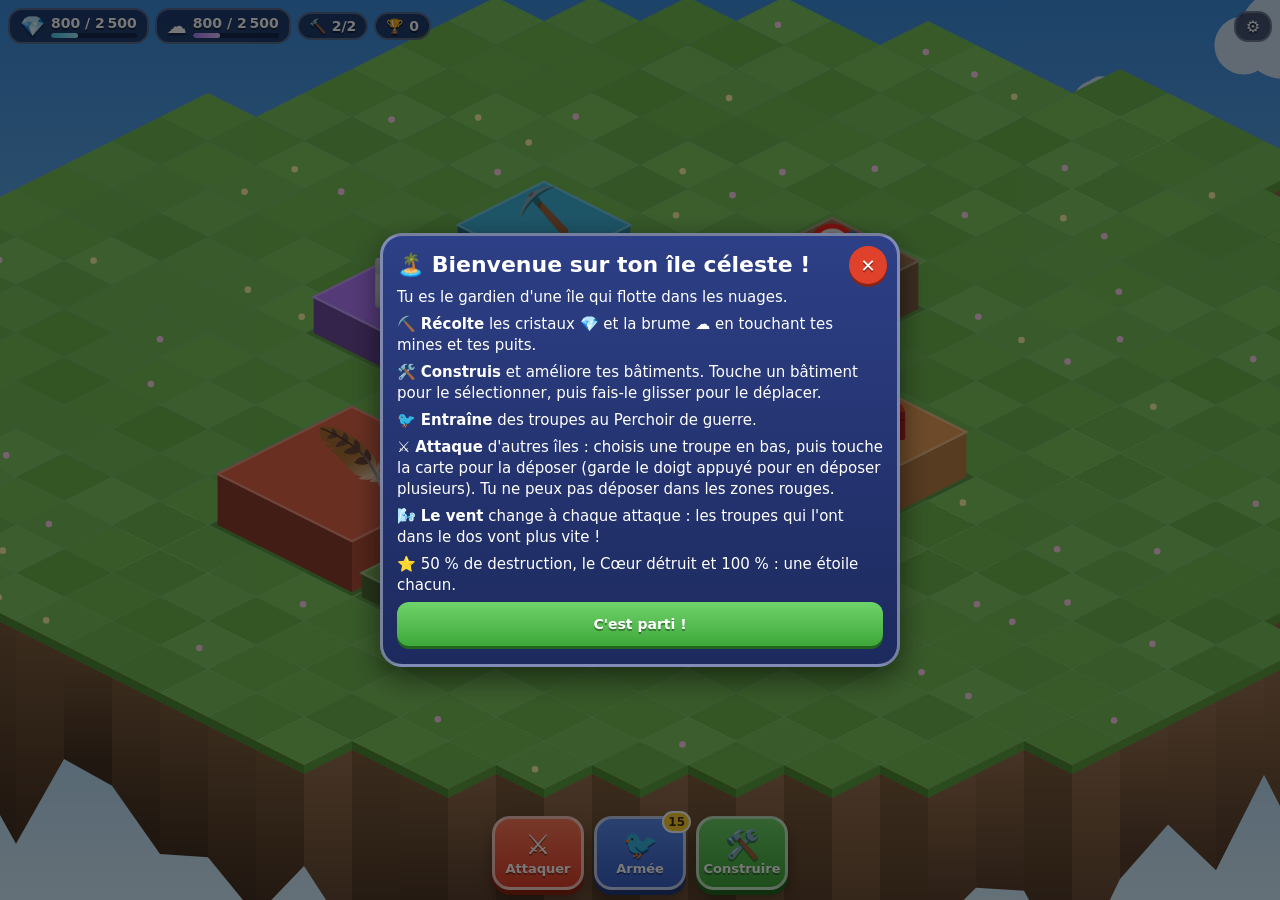
==== index.html @ 16ae4d4e "Îles Célestes : jeu de stratégie et construction sur île volante Première version jouable sur mobile" ====
<!doctype html>
<html lang="fr">
<head>
  <meta charset="utf-8">
  <meta name="viewport" content="width=device-width,initial-scale=1,maximum-scale=1,user-scalable=no,viewport-fit=cover">
  <meta name="theme-color" content="#4aa3f0">
  <meta name="apple-mobile-web-app-capable" content="yes">
  <meta name="mobile-web-app-capable" content="yes">
  <meta name="apple-mobile-web-app-title" content="Îles Célestes">
  <link rel="manifest" href="manifest.json">
  <link rel="icon" href="icon.svg" type="image/svg+xml">
  <link rel="apple-touch-icon" href="icon.svg">
  <title>Îles Célestes</title>
  <link rel="stylesheet" href="style.css">
</head>
<body>
  <canvas id="cv"></canvas>

  <!-- Interface du village -->
  <div id="hud-village" class="hud">
    <div id="topbar">
      <div class="res" id="res-c"><span class="ic">💎</span><div class="txt"><b>0</b><div class="bar"><i></i></div></div></div>
      <div class="res" id="res-b"><span class="ic">☁️</span><div class="txt"><b>0</b><div class="bar"><i></i></div></div></div>
      <div class="chip" id="chip-builders">🔨 <b>2/2</b></div>
      <div class="chip" id="chip-glory">🏆 <b>0</b></div>
      <button class="chip btn-ico" id="btn-settings">⚙️</button>
    </div>
    <div id="panel" class="hidden"></div>
    <div id="bottombar">
      <button id="btn-attack" class="big red"><span class="e">⚔️</span><span>Attaquer</span></button>
      <button id="btn-army" class="big"><span class="e">🐦</span><span>Armée</span><i class="badge" id="army-badge">0</i></button>
      <button id="btn-shop" class="big green"><span class="e">🛠️</span><span>Construire</span></button>
    </div>
  </div>

  <!-- Interface de combat -->
  <div id="hud-battle" class="hud hidden">
    <div id="b-top">
      <div id="b-info"></div>
      <div id="b-right">
        <div id="b-timer">2:30</div>
        <div id="b-stars"></div>
        <div id="b-pct">0 %</div>
        <div id="b-wind"><span id="wind-arrow">➤</span><small>Vent</small></div>
      </div>
    </div>
    <div id="b-hint"></div>
    <div id="b-actions"></div>
    <div id="troopbar"></div>
  </div>

  <div id="modal" class="hidden"><div class="box"><button class="close" data-a="close">✕</button><div class="content"></div></div></div>
  <div id="toast"></div>

  <script src="game.js"></script>
</body>
</html>
---- style.css ----
* { box-sizing: border-box; -webkit-tap-highlight-color: transparent; }
html, body {
  margin: 0; height: 100%; overflow: hidden; background: #4aa3f0;
  font-family: "Trebuchet MS", "Segoe UI", system-ui, sans-serif;
  user-select: none; -webkit-user-select: none; touch-action: none; color: #fff;
}
canvas { position: fixed; inset: 0; display: block; touch-action: none; }
.hidden { display: none !important; }
.hud { position: fixed; inset: 0; pointer-events: none; }
.hud > * { pointer-events: auto; }

button {
  font: inherit; color: #fff; border: none; cursor: pointer;
  text-shadow: 0 2px 0 rgba(0,0,0,.35);
}
button:active { transform: translateY(2px) scale(.97); }
button:disabled { filter: grayscale(.8) brightness(.8); }

/* ---------- Barre du haut ---------- */
#topbar {
  position: absolute; left: 0; right: 0; top: 0;
  padding: calc(env(safe-area-inset-top) + 8px) 8px 0;
  display: flex; gap: 6px; flex-wrap: wrap; align-items: center;
  pointer-events: none;
}
#topbar > * { pointer-events: auto; }
.res, .chip {
  background: rgba(20, 30, 70, .72); border: 2px solid rgba(255,255,255,.25);
  border-radius: 14px; padding: 4px 10px; display: flex; align-items: center; gap: 6px;
  font-weight: bold; text-shadow: 0 2px 0 #0006; font-size: 14px;
}
.res { min-width: 112px; }
.res .ic { font-size: 20px; }
.res .txt { flex: 1; }
.res .bar { height: 5px; background: #0005; border-radius: 3px; overflow: hidden; margin-top: 2px; }
.res .bar i { display: block; height: 100%; width: 0; border-radius: 3px; }
#res-c .bar i { background: linear-gradient(90deg, #4cc9f0, #a0f0ff); }
#res-b .bar i { background: linear-gradient(90deg, #b17dff, #e7c6ff); }
.btn-ico { margin-left: auto; font-size: 16px; }

/* ---------- Barre du bas ---------- */
#bottombar {
  position: absolute; left: 0; right: 0; bottom: 0;
  padding: 0 10px calc(env(safe-area-inset-bottom) + 10px);
  display: flex; gap: 10px; justify-content: center; pointer-events: none;
}
#bottombar > * { pointer-events: auto; }
.big {
  position: relative; width: 92px; height: 74px; border-radius: 18px;
  background: linear-gradient(#5b8def, #3a62c9); border: 3px solid #ffffffaa;
  box-shadow: 0 5px 0 #23397a, 0 8px 14px #0005;
  display: flex; flex-direction: column; align-items: center; justify-content: center;
  font-weight: bold; font-size: 13px;
}
.big .e { font-size: 28px; line-height: 1.1; }
.big.red { background: linear-gradient(#ff7a59, #e0412b); box-shadow: 0 5px 0 #8a2414, 0 8px 14px #0005; }
.big.green { background: linear-gradient(#6fd36a, #3ea83a); box-shadow: 0 5px 0 #20661e, 0 8px 14px #0005; }
.badge {
  position: absolute; top: -8px; right: -8px; background: #ffcf33; color: #4a3000;
  font-style: normal; font-size: 12px; min-width: 22px; height: 22px; line-height: 18px;
  border-radius: 11px; border: 2px solid #fff; text-shadow: none; padding: 0 4px;
}

/* ---------- Panneau du bâtiment ---------- */
#panel {
  position: absolute; left: 50%; transform: translateX(-50%);
  bottom: calc(env(safe-area-inset-bottom) + 98px);
  width: min(94vw, 420px); background: rgba(22, 32, 72, .92);
  border: 2px solid #ffffff55; border-radius: 18px; padding: 10px 12px; box-shadow: 0 8px 20px #0006;
}
.ph { display: flex; align-items: center; gap: 10px; }
.ph .pi { font-size: 34px; }
.ph b { font-size: 17px; display: block; }
.ph small { opacity: .8; }
.stats { display: flex; flex-wrap: wrap; gap: 4px 12px; margin: 8px 0; font-size: 13px; }
.stats span { background: #ffffff14; padding: 2px 8px; border-radius: 8px; }
.stats em { color: #8dff8d; font-style: normal; }
.live { font-size: 13px; color: #ffe27a; min-height: 0; }
.pb { display: flex; gap: 8px; margin-top: 6px; flex-wrap: wrap; }
.btn {
  flex: 1; min-height: 44px; border-radius: 12px; padding: 6px 10px; font-weight: bold; font-size: 14px;
  background: linear-gradient(#5b8def, #3a62c9); box-shadow: 0 3px 0 #23397a;
}
.btn.green { background: linear-gradient(#6fd36a, #3ea83a); box-shadow: 0 3px 0 #20661e; }
.btn.red { background: linear-gradient(#ff7a59, #e0412b); box-shadow: 0 3px 0 #8a2414; }
.btn.gold { background: linear-gradient(#ffd25a, #f0a020); box-shadow: 0 3px 0 #8a5a00; }
.btn.grey { background: linear-gradient(#8a93a6, #646c80); box-shadow: 0 3px 0 #3a4050; flex: 0 0 auto; min-width: 48px; }

/* ---------- Fenêtres ---------- */
#modal {
  position: fixed; inset: 0; background: #0008; display: flex; align-items: center; justify-content: center;
  padding: 16px; z-index: 10;
}
#modal .box {
  position: relative; width: min(96vw, 520px); max-height: 88vh; overflow-y: auto;
  background: linear-gradient(#2d3f86, #1d2a5e); border: 3px solid #ffffff66; border-radius: 22px;
  padding: 16px 14px 18px; box-shadow: 0 10px 30px #0008; touch-action: pan-y;
}
#modal .close {
  position: absolute; right: 10px; top: 10px; width: 38px; height: 38px; border-radius: 50%;
  background: #e0412b; font-size: 18px; box-shadow: 0 3px 0 #8a2414; z-index: 2;
}
#modal h2 { margin: 0 44px 10px 0; font-size: 22px; }
#modal h3 { margin: 14px 0 6px; font-size: 16px; opacity: .9; }
#modal p { margin: 6px 0; line-height: 1.4; font-size: 15px; }
.grid { display: grid; grid-template-columns: repeat(auto-fill, minmax(140px, 1fr)); gap: 8px; }
.card {
  background: linear-gradient(#4a63b8, #34488f); border: 2px solid #ffffff44; border-radius: 14px;
  padding: 8px; text-align: center; display: flex; flex-direction: column; align-items: center; gap: 2px;
  box-shadow: 0 3px 0 #1c2654; font-size: 13px;
}
.card .ci { font-size: 34px; line-height: 1.2; }
.card b { font-size: 14px; }
.card small { opacity: .85; }
.card.locked { filter: grayscale(.9) brightness(.75); }
.card .cost { background: #0004; border-radius: 8px; padding: 2px 8px; margin-top: 2px; }
.capbar { height: 14px; background: #0005; border-radius: 7px; overflow: hidden; margin: 4px 0 8px; }
.capbar i { display: block; height: 100%; background: linear-gradient(90deg, #ffd25a, #ff9f1c); }
.army-row { display: flex; flex-wrap: wrap; gap: 6px; }
.pill { background: #0004; border-radius: 10px; padding: 4px 8px; font-size: 15px; font-weight: bold; }
.queue { display: flex; flex-wrap: wrap; gap: 6px; }
.queue button { background: #0005; border-radius: 10px; padding: 4px 8px; font-size: 15px; }
.result-stars { font-size: 52px; text-align: center; letter-spacing: 6px; color: #ffd25a; text-shadow: 0 3px 0 #8a5a00; }
.result-loot { display: flex; gap: 10px; justify-content: center; font-size: 20px; font-weight: bold; margin: 10px 0; }

/* ---------- Combat ---------- */
#b-top {
  position: absolute; left: 0; right: 0; top: 0; display: flex; justify-content: space-between;
  padding: calc(env(safe-area-inset-top) + 8px) 8px 0; pointer-events: none; gap: 8px; align-items: flex-start;
}
#b-info, #b-right {
  background: rgba(20, 30, 70, .72); border-radius: 14px; padding: 6px 10px; font-weight: bold;
  text-shadow: 0 2px 0 #0006; font-size: 14px;
}
#b-info .nm { font-size: 15px; }
#b-info .lt { font-size: 13px; opacity: .95; }
#b-right { text-align: center; min-width: 92px; }
#b-timer { font-size: 22px; }
#b-stars { font-size: 20px; color: #ffd25a; letter-spacing: 2px; }
#b-wind { display: flex; flex-direction: column; align-items: center; margin-top: 2px; }
#wind-arrow { display: inline-block; font-size: 22px; color: #bdf3ff; transition: transform .3s; }
#b-hint {
  position: absolute; left: 50%; transform: translateX(-50%); top: 40%; pointer-events: none;
  background: #0007; padding: 8px 14px; border-radius: 12px; font-weight: bold; text-align: center; font-size: 15px;
  width: max-content; max-width: 90vw;
}
#b-actions {
  position: absolute; right: 8px; bottom: calc(env(safe-area-inset-bottom) + 104px);
  display: flex; flex-direction: column; gap: 8px;
}
#b-actions .btn { min-width: 120px; }
#troopbar {
  position: absolute; left: 0; right: 0; bottom: 0; display: flex; gap: 6px; overflow-x: auto;
  padding: 8px 8px calc(env(safe-area-inset-bottom) + 8px); background: linear-gradient(#0000, #0007);
  touch-action: pan-x;
}
.troop {
  position: relative; flex: 0 0 auto; width: 74px; height: 84px; border-radius: 14px;
  background: linear-gradient(#5b8def, #3a62c9); border: 3px solid #ffffff66; box-shadow: 0 4px 0 #23397a;
  display: flex; flex-direction: column; align-items: center; justify-content: center; font-weight: bold;
}
.troop .e { font-size: 32px; }
.troop small { font-size: 10px; }
.troop .n { position: absolute; top: 2px; left: 6px; font-size: 14px; }
.troop.sel { border-color: #ffd25a; background: linear-gradient(#ffcf5a, #f09a20); box-shadow: 0 4px 0 #8a5a00; transform: translateY(-4px); }
.troop.empty { filter: grayscale(1) brightness(.6); }

#toast {
  position: fixed; left: 50%; top: 22%; transform: translate(-50%, -10px); opacity: 0;
  background: #000c; color: #fff; padding: 10px 16px; border-radius: 14px; font-weight: bold;
  transition: opacity .25s, transform .25s; pointer-events: none; z-index: 20; text-align: center; max-width: 90vw;
}
#toast.show { opacity: 1; transform: translate(-50%, 0); }
.result-stars .off, #b-stars .off { color: #ffffff40; text-shadow: none; }
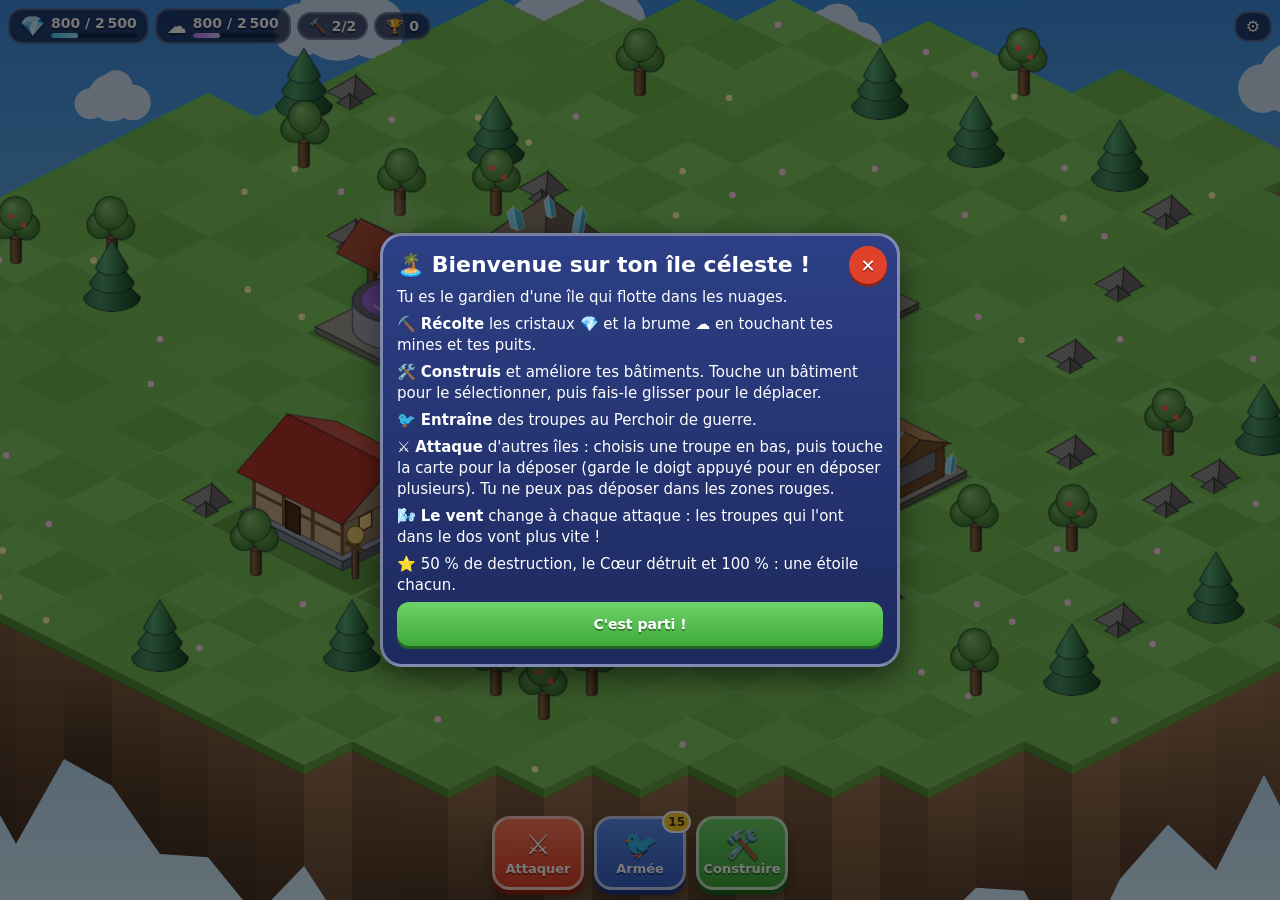
==== commit a18d4102: "Vrais modèles pour les bâtiments et les personnages - art.js : moteur de dessin isométrique (boîtes," ====
--- a/index.html
+++ b/index.html
@@ -52,6 +52,7 @@
   <div id="modal" class="hidden"><div class="box"><button class="close" data-a="close">✕</button><div class="content"></div></div></div>
   <div id="toast"></div>
 
+  <script src="art.js"></script>
   <script src="game.js"></script>
 </body>
 </html>
--- a/style.css
+++ b/style.css
@@ -172,3 +172,10 @@
 }
 #toast.show { opacity: 1; transform: translate(-50%, 0); }
 .result-stars .off, #b-stars .off { color: #ffffff40; text-shadow: none; }
+
+/* Aperçus des modèles */
+img.pi { width: 58px; height: 58px; flex: 0 0 auto; }
+.card img.ci { width: 76px; height: 76px; }
+.troop img.e { width: 50px; height: 50px; margin-top: 4px; }
+.pill img { width: 26px; height: 26px; vertical-align: middle; }
+img { -webkit-user-drag: none; pointer-events: none; }
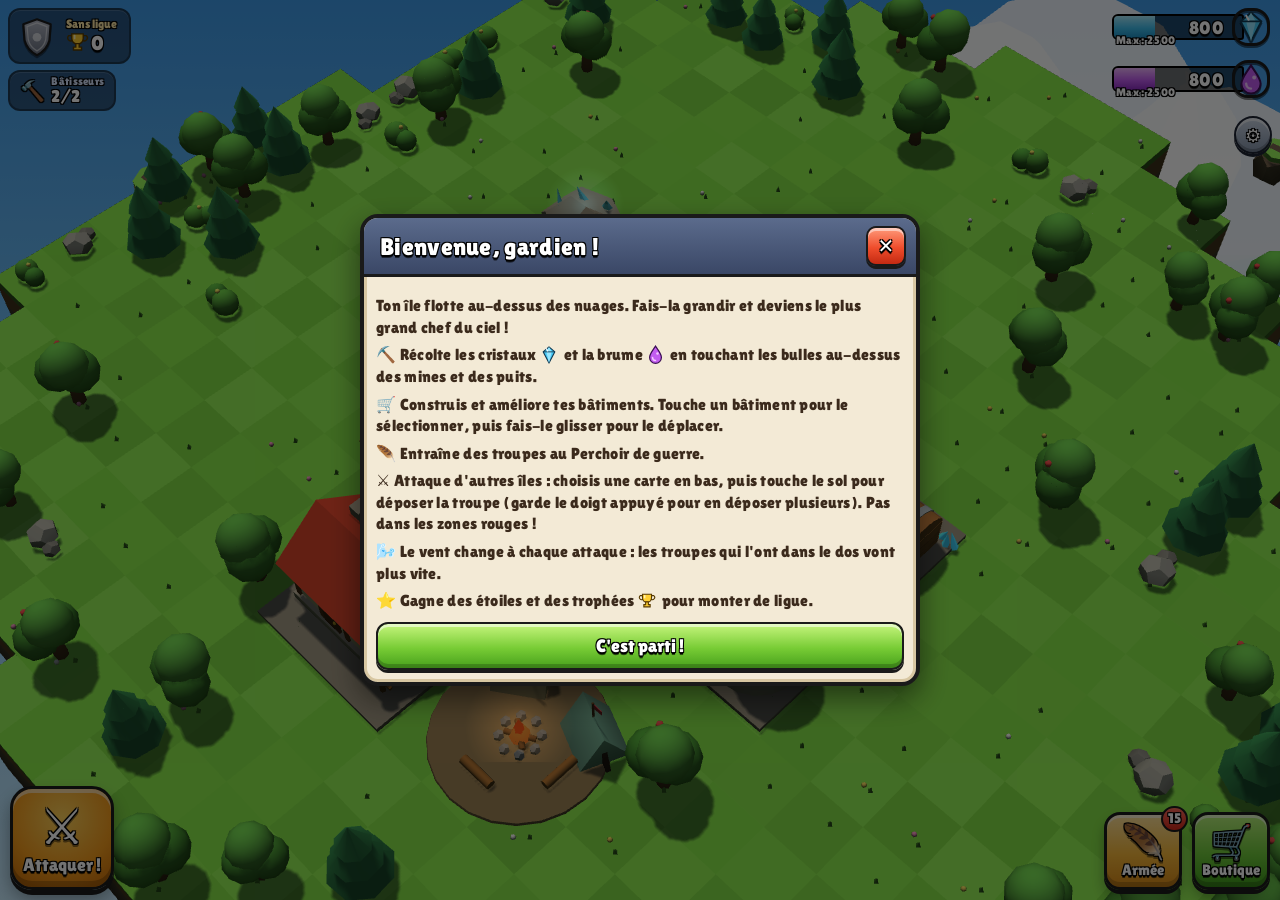
==== commit aab5659c: "Passage en vraie 3D avec Three.js et nouvelle interface cartoon - render3d.js : moteur 3D (caméra en" ====
--- a/index.html
+++ b/index.html
@@ -3,7 +3,7 @@
 <head>
   <meta charset="utf-8">
   <meta name="viewport" content="width=device-width,initial-scale=1,maximum-scale=1,user-scalable=no,viewport-fit=cover">
-  <meta name="theme-color" content="#4aa3f0">
+  <meta name="theme-color" content="#62b7f5">
   <meta name="apple-mobile-web-app-capable" content="yes">
   <meta name="mobile-web-app-capable" content="yes">
   <meta name="apple-mobile-web-app-title" content="Îles Célestes">
@@ -15,44 +15,48 @@
 </head>
 <body>
   <canvas id="cv"></canvas>
+  <div id="labels"></div>
 
-  <!-- Interface du village -->
+  <!-- Village -->
   <div id="hud-village" class="hud">
-    <div id="topbar">
-      <div class="res" id="res-c"><span class="ic">💎</span><div class="txt"><b>0</b><div class="bar"><i></i></div></div></div>
-      <div class="res" id="res-b"><span class="ic">☁️</span><div class="txt"><b>0</b><div class="bar"><i></i></div></div></div>
-      <div class="chip" id="chip-builders">🔨 <b>2/2</b></div>
-      <div class="chip" id="chip-glory">🏆 <b>0</b></div>
-      <button class="chip btn-ico" id="btn-settings">⚙️</button>
+    <div id="tl">
+      <button id="league-chip" class="glass">
+        <span id="league-badge"></span>
+        <span class="lc-txt"><small id="league-name">Sans ligue</small><b><i class="ri ri-g"></i><span id="glory-val">0</span></b></span>
+      </button>
+      <div class="glass chip" id="builders-chip"><span class="e">🔨</span><span><small>Bâtisseurs</small><b id="builders-val">2/2</b></span></div>
+    </div>
+    <div id="tr">
+      <div class="resbar" id="res-c"><div class="track"><i class="fill"></i><b class="val">0</b></div><i class="ri big ri-c"></i><small class="max">Max : 0</small></div>
+      <div class="resbar" id="res-b"><div class="track"><i class="fill"></i><b class="val">0</b></div><i class="ri big ri-b"></i><small class="max">Max : 0</small></div>
+      <button id="btn-settings" class="round small">⚙️</button>
     </div>
     <div id="panel" class="hidden"></div>
     <div id="bottombar">
-      <button id="btn-attack" class="big red"><span class="e">⚔️</span><span>Attaquer</span></button>
-      <button id="btn-army" class="big"><span class="e">🐦</span><span>Armée</span><i class="badge" id="army-badge">0</i></button>
-      <button id="btn-shop" class="big green"><span class="e">🛠️</span><span>Construire</span></button>
+      <button id="btn-attack" class="big attack"><span class="e">⚔️</span><span class="l">Attaquer !</span></button>
+      <div class="spacer"></div>
+      <button id="btn-army" class="big sq"><span class="e">🪶</span><span class="l">Armée</span><i class="badge" id="army-badge">0</i></button>
+      <button id="btn-shop" class="big sq shop"><span class="e">🛒</span><span class="l">Boutique</span></button>
     </div>
   </div>
 
-  <!-- Interface de combat -->
+  <!-- Combat -->
   <div id="hud-battle" class="hud hidden">
-    <div id="b-top">
-      <div id="b-info"></div>
-      <div id="b-right">
-        <div id="b-timer">2:30</div>
-        <div id="b-stars"></div>
-        <div id="b-pct">0 %</div>
-        <div id="b-wind"><span id="wind-arrow">➤</span><small>Vent</small></div>
-      </div>
-    </div>
+    <div id="b-loot" class="glass"></div>
+    <div id="b-timerbox"><small id="b-timer-lbl">Repérage</small><b id="b-timer">2:30</b></div>
+    <div id="b-wind" class="glass"><div class="compass"><span id="wind-arrow">➤</span></div><small>Vent</small></div>
     <div id="b-hint"></div>
+    <div id="b-score"><div id="b-stars"></div><b id="b-pct">0 %</b><small>Destruction</small></div>
     <div id="b-actions"></div>
     <div id="troopbar"></div>
   </div>
 
-  <div id="modal" class="hidden"><div class="box"><button class="close" data-a="close">✕</button><div class="content"></div></div></div>
+  <div id="modal" class="hidden"><div class="box"><div class="head"><h2 class="title"></h2><button class="close" data-a="close">✕</button></div><div class="content"></div></div></div>
   <div id="toast"></div>
 
-  <script src="art.js"></script>
+  <script src="lib/three.min.js"></script>
+  <script src="models.js"></script>
+  <script src="render3d.js"></script>
   <script src="game.js"></script>
 </body>
 </html>
--- a/style.css
+++ b/style.css
@@ -1,181 +1,293 @@
+/* Îles Célestes — interface style cartoon (police Lilita One, contours noirs, boutons en relief) */
+@font-face {
+  font-family: 'Lilita One'; font-style: normal; font-weight: 400; font-display: swap;
+  src: url(fonts/LilitaOne-latin.woff2) format('woff2');
+  unicode-range: U+0000-00FF, U+0131, U+0152-0153, U+02BB-02BC, U+02C6, U+02DA, U+02DC, U+0304, U+0308, U+0329, U+2000-206F, U+20AC, U+2122, U+2191, U+2193, U+2212, U+2215, U+FEFF, U+FFFD;
+}
+@font-face {
+  font-family: 'Lilita One'; font-style: normal; font-weight: 400; font-display: swap;
+  src: url(fonts/LilitaOne-latin-ext.woff2) format('woff2');
+  unicode-range: U+0100-02BA, U+02BD-02C5, U+02C7-02CC, U+02CE-02D7, U+02DD-02FF, U+1E00-1E9F, U+1EF2-1EFF, U+2C60-2C7F, U+A720-A7FF;
+}
+
+:root {
+  --font: 'Lilita One', 'Trebuchet MS', system-ui, sans-serif;
+  --outline: 0 2px 0 #000, 1px 1px 0 #000, -1px 1px 0 #000, 1px -1px 0 #000, -1px -1px 0 #000, 0 3px 0 rgba(0,0,0,.6);
+  --outline-s: 0 1px 0 #000, 1px 1px 0 #000, -1px 1px 0 #000, 1px -1px 0 #000, -1px -1px 0 #000;
+  --ink: #3b2a1c;
+}
 * { box-sizing: border-box; -webkit-tap-highlight-color: transparent; }
 html, body {
-  margin: 0; height: 100%; overflow: hidden; background: #4aa3f0;
-  font-family: "Trebuchet MS", "Segoe UI", system-ui, sans-serif;
+  margin: 0; height: 100%; overflow: hidden;
+  background: linear-gradient(#3f9be8 0%, #79c3f6 45%, #c9ecff 100%);
+  font-family: var(--font); font-weight: 400; letter-spacing: .3px;
   user-select: none; -webkit-user-select: none; touch-action: none; color: #fff;
 }
-canvas { position: fixed; inset: 0; display: block; touch-action: none; }
+canvas { position: fixed; inset: 0; width: 100%; height: 100%; display: block; touch-action: none; }
 .hidden { display: none !important; }
 .hud { position: fixed; inset: 0; pointer-events: none; }
 .hud > * { pointer-events: auto; }
-
-button {
-  font: inherit; color: #fff; border: none; cursor: pointer;
-  text-shadow: 0 2px 0 rgba(0,0,0,.35);
-}
-button:active { transform: translateY(2px) scale(.97); }
-button:disabled { filter: grayscale(.8) brightness(.8); }
-
-/* ---------- Barre du haut ---------- */
-#topbar {
-  position: absolute; left: 0; right: 0; top: 0;
-  padding: calc(env(safe-area-inset-top) + 8px) 8px 0;
-  display: flex; gap: 6px; flex-wrap: wrap; align-items: center;
-  pointer-events: none;
-}
-#topbar > * { pointer-events: auto; }
-.res, .chip {
-  background: rgba(20, 30, 70, .72); border: 2px solid rgba(255,255,255,.25);
-  border-radius: 14px; padding: 4px 10px; display: flex; align-items: center; gap: 6px;
-  font-weight: bold; text-shadow: 0 2px 0 #0006; font-size: 14px;
-}
-.res { min-width: 112px; }
-.res .ic { font-size: 20px; }
-.res .txt { flex: 1; }
-.res .bar { height: 5px; background: #0005; border-radius: 3px; overflow: hidden; margin-top: 2px; }
-.res .bar i { display: block; height: 100%; width: 0; border-radius: 3px; }
-#res-c .bar i { background: linear-gradient(90deg, #4cc9f0, #a0f0ff); }
-#res-b .bar i { background: linear-gradient(90deg, #b17dff, #e7c6ff); }
-.btn-ico { margin-left: auto; font-size: 16px; }
-
-/* ---------- Barre du bas ---------- */
+button { font: inherit; color: #fff; border: none; cursor: pointer; text-shadow: var(--outline-s); padding: 0; background: none; }
+button:active { transform: translateY(2px) scale(.96); }
+button:disabled { filter: grayscale(.85) brightness(.85); }
+b, small { font-weight: 400; }
+small { font-size: .78em; }
+
+/* ---------- Icônes de ressources (dessinées en SVG) ---------- */
+.ri { display: inline-block; width: 1.15em; height: 1.15em; vertical-align: -0.22em; background: center/contain no-repeat; margin-right: 2px; font-style: normal; }
+.ri.big { width: 38px; height: 38px; margin: 0; }
+.ri-c { background-image: url("data:image/svg+xml,%3Csvg xmlns='http://www.w3.org/2000/svg' viewBox='0 0 40 40'%3E%3Cpath d='M20 2 33 13 20 38 7 13Z' fill='%2347c8f5' stroke='%23103850' stroke-width='2.5' stroke-linejoin='round'/%3E%3Cpath d='M20 2 26 13 20 38 14 13Z' fill='%2396e6ff'/%3E%3Cpath d='M7 13h26' stroke='%23103850' stroke-width='2'/%3E%3Cpath d='M14 6l3 5' stroke='%23fff' stroke-width='2.5' stroke-linecap='round'/%3E%3C/svg%3E"); }
+.ri-b { background-image: url("data:image/svg+xml,%3Csvg xmlns='http://www.w3.org/2000/svg' viewBox='0 0 40 40'%3E%3Cpath d='M20 3C13 14 8 19 8 26a12 12 0 0 0 24 0c0-7-5-12-12-23Z' fill='%23c25cf0' stroke='%233b0f55' stroke-width='2.5'/%3E%3Cpath d='M14 26a6 6 0 0 0 6 6' stroke='%23f3c8ff' stroke-width='3' fill='none' stroke-linecap='round'/%3E%3Ccircle cx='24' cy='18' r='2.5' fill='%23f3c8ff'/%3E%3C/svg%3E"); }
+.ri-g { background-image: url("data:image/svg+xml,%3Csvg xmlns='http://www.w3.org/2000/svg' viewBox='0 0 40 40'%3E%3Cpath d='M10 5h20v8a10 10 0 0 1-20 0Z' fill='%23ffcf33' stroke='%23573a00' stroke-width='2.5'/%3E%3Cpath d='M10 8H5a5 5 0 0 0 6 8M30 8h5a5 5 0 0 1-6 8' fill='none' stroke='%23573a00' stroke-width='2.5'/%3E%3Cpath d='M17 22h6v6h4v5H13v-5h4Z' fill='%23ffcf33' stroke='%23573a00' stroke-width='2.5'/%3E%3Cpath d='M15 8v5' stroke='%23fff6c0' stroke-width='3' stroke-linecap='round'/%3E%3C/svg%3E"); }
+
+/* ---------- Haut de l'écran (village) ---------- */
+#tl { position: absolute; left: 8px; top: calc(env(safe-area-inset-top) + 8px); display: flex; flex-direction: column; gap: 6px; align-items: flex-start; pointer-events: none; }
+#tl > * { pointer-events: auto; }
+.glass { background: rgba(20, 24, 40, .55); border-radius: 12px; border: 2px solid rgba(0,0,0,.35); box-shadow: inset 0 1px 0 rgba(255,255,255,.15); }
+#league-chip { display: flex; align-items: center; gap: 6px; padding: 3px 12px 3px 4px; text-align: left; }
+#league-badge svg { display: block; filter: drop-shadow(0 2px 0 rgba(0,0,0,.4)); }
+.lc-txt { display: flex; flex-direction: column; line-height: 1.05; }
+.lc-txt small { font-size: 12px; color: #ffe9a8; text-shadow: var(--outline-s); }
+.lc-txt b { font-size: 20px; text-shadow: var(--outline); }
+.chip { display: flex; align-items: center; gap: 6px; padding: 4px 10px; text-shadow: var(--outline-s); }
+.chip .e { font-size: 20px; }
+.chip span:last-child { display: flex; flex-direction: column; line-height: 1.05; }
+.chip small { font-size: 11px; color: #d8e6ff; }
+.chip b { font-size: 17px; }
+
+#tr { position: absolute; right: 8px; top: calc(env(safe-area-inset-top) + 8px); display: flex; flex-direction: column; gap: 6px; align-items: flex-end; pointer-events: none; }
+#tr > * { pointer-events: auto; }
+.resbar { position: relative; display: flex; align-items: center; padding-right: 2px; }
+.resbar .track { position: relative; width: 132px; height: 26px; background: rgba(0,0,0,.55); border: 2px solid #000; border-radius: 6px 3px 3px 6px; overflow: hidden; margin-right: -12px; }
+.resbar .fill { position: absolute; left: 0; top: 0; bottom: 0; width: 0; transition: width .3s; }
+#res-c .fill { background: linear-gradient(#a8ecff, #3fbfee 55%, #1d8fc4); }
+#res-b .fill { background: linear-gradient(#f0b6ff, #c15cf0 55%, #8a2cc0); }
+.resbar .val { position: absolute; right: 18px; top: 1px; font-size: 18px; text-shadow: var(--outline); }
+.resbar .ri { position: relative; z-index: 1; filter: drop-shadow(0 2px 0 rgba(0,0,0,.5)); }
+.resbar .max { position: absolute; left: 4px; top: 26px; font-size: 11px; text-shadow: var(--outline-s); color: #fff; }
+#res-b { margin-top: 8px; }
+.round { width: 46px; height: 46px; border-radius: 50%; font-size: 22px; background: linear-gradient(#c9d4e3, #8796ad); border: 2px solid #1d2433; box-shadow: inset 0 3px 0 rgba(255,255,255,.6), inset 0 -3px 0 rgba(0,0,0,.2), 0 3px 0 #1d2433; }
+.round.small { width: 38px; height: 38px; font-size: 18px; margin-top: 12px; }
+
+/* ---------- Gros boutons du bas ---------- */
 #bottombar {
-  position: absolute; left: 0; right: 0; bottom: 0;
-  padding: 0 10px calc(env(safe-area-inset-bottom) + 10px);
-  display: flex; gap: 10px; justify-content: center; pointer-events: none;
+  position: absolute; left: 0; right: 0; bottom: 0; display: flex; align-items: flex-end; gap: 10px;
+  padding: 0 10px calc(env(safe-area-inset-bottom) + 10px); pointer-events: none;
 }
 #bottombar > * { pointer-events: auto; }
+#bottombar .spacer { flex: 1; pointer-events: none; }
 .big {
-  position: relative; width: 92px; height: 74px; border-radius: 18px;
-  background: linear-gradient(#5b8def, #3a62c9); border: 3px solid #ffffffaa;
-  box-shadow: 0 5px 0 #23397a, 0 8px 14px #0005;
-  display: flex; flex-direction: column; align-items: center; justify-content: center;
-  font-weight: bold; font-size: 13px;
-}
-.big .e { font-size: 28px; line-height: 1.1; }
-.big.red { background: linear-gradient(#ff7a59, #e0412b); box-shadow: 0 5px 0 #8a2414, 0 8px 14px #0005; }
-.big.green { background: linear-gradient(#6fd36a, #3ea83a); box-shadow: 0 5px 0 #20661e, 0 8px 14px #0005; }
+  position: relative; display: flex; flex-direction: column; align-items: center; justify-content: center;
+  border-radius: 16px; border: 3px solid #1a1a1a;
+}
+.big .e { font-size: 34px; line-height: 1; filter: drop-shadow(0 2px 0 rgba(0,0,0,.45)); }
+.big .l { font-size: 15px; text-shadow: var(--outline); margin-top: 2px; }
+.big.attack {
+  width: 104px; height: 104px; border-radius: 22px;
+  background: radial-gradient(circle at 50% 30%, #ffd25a, #f39b1c 60%, #c96a05);
+  box-shadow: inset 0 4px 0 rgba(255,255,255,.55), inset 0 -6px 0 rgba(0,0,0,.2), 0 5px 0 #1a1a1a, 0 10px 18px rgba(0,0,0,.35);
+}
+.big.attack .e { font-size: 50px; }
+.big.attack .l { font-size: 18px; }
+.big.sq {
+  width: 78px; height: 78px;
+  background: linear-gradient(#ffe39a, #f6b739 55%, #d98a17);
+  box-shadow: inset 0 3px 0 rgba(255,255,255,.6), inset 0 -5px 0 rgba(0,0,0,.18), 0 4px 0 #1a1a1a, 0 8px 14px rgba(0,0,0,.3);
+}
+.big.shop { background: linear-gradient(#b8f07a, #6fc93a 55%, #3d9a1a); }
 .badge {
-  position: absolute; top: -8px; right: -8px; background: #ffcf33; color: #4a3000;
-  font-style: normal; font-size: 12px; min-width: 22px; height: 22px; line-height: 18px;
-  border-radius: 11px; border: 2px solid #fff; text-shadow: none; padding: 0 4px;
-}
-
-/* ---------- Panneau du bâtiment ---------- */
+  position: absolute; top: -9px; right: -9px; background: linear-gradient(#ff6a5a, #d42a1a); color: #fff; font-style: normal; font-size: 14px;
+  min-width: 26px; height: 26px; line-height: 21px; border-radius: 13px; border: 2px solid #1a1a1a; text-shadow: var(--outline-s); padding: 0 5px;
+}
+
+/* ---------- Boutons génériques ---------- */
+.btn {
+  min-height: 48px; padding: 6px 14px; border-radius: 12px; font-size: 18px; text-shadow: var(--outline);
+  border: 2px solid #1a1a1a; display: inline-flex; align-items: center; justify-content: center; gap: 6px;
+  background: linear-gradient(#9ad7ff, #4aa3e8 55%, #2a78c4);
+  box-shadow: inset 0 3px 0 rgba(255,255,255,.55), inset 0 -4px 0 rgba(0,0,0,.2), 0 3px 0 #1a1a1a;
+}
+.btn.green { background: linear-gradient(#c6f57d, #78cc35 55%, #47a01c); }
+.btn.red { background: linear-gradient(#ff9a7a, #ef4d2c 55%, #c42a12); }
+.btn.gold { background: linear-gradient(#ffe39a, #f6b739 55%, #d98a17); }
+.btn.grey { background: linear-gradient(#e2e6ee, #a8b0c0 55%, #7d8698); }
+.btn.wide { width: 100%; }
+
+/* ---------- Actions sur un bâtiment ---------- */
 #panel {
-  position: absolute; left: 50%; transform: translateX(-50%);
-  bottom: calc(env(safe-area-inset-bottom) + 98px);
-  width: min(94vw, 420px); background: rgba(22, 32, 72, .92);
-  border: 2px solid #ffffff55; border-radius: 18px; padding: 10px 12px; box-shadow: 0 8px 20px #0006;
-}
-.ph { display: flex; align-items: center; gap: 10px; }
-.ph .pi { font-size: 34px; }
-.ph b { font-size: 17px; display: block; }
-.ph small { opacity: .8; }
-.stats { display: flex; flex-wrap: wrap; gap: 4px 12px; margin: 8px 0; font-size: 13px; }
-.stats span { background: #ffffff14; padding: 2px 8px; border-radius: 8px; }
-.stats em { color: #8dff8d; font-style: normal; }
-.live { font-size: 13px; color: #ffe27a; min-height: 0; }
-.pb { display: flex; gap: 8px; margin-top: 6px; flex-wrap: wrap; }
-.btn {
-  flex: 1; min-height: 44px; border-radius: 12px; padding: 6px 10px; font-weight: bold; font-size: 14px;
-  background: linear-gradient(#5b8def, #3a62c9); box-shadow: 0 3px 0 #23397a;
-}
-.btn.green { background: linear-gradient(#6fd36a, #3ea83a); box-shadow: 0 3px 0 #20661e; }
-.btn.red { background: linear-gradient(#ff7a59, #e0412b); box-shadow: 0 3px 0 #8a2414; }
-.btn.gold { background: linear-gradient(#ffd25a, #f0a020); box-shadow: 0 3px 0 #8a5a00; }
-.btn.grey { background: linear-gradient(#8a93a6, #646c80); box-shadow: 0 3px 0 #3a4050; flex: 0 0 auto; min-width: 48px; }
-
-/* ---------- Fenêtres ---------- */
-#modal {
-  position: fixed; inset: 0; background: #0008; display: flex; align-items: center; justify-content: center;
-  padding: 16px; z-index: 10;
-}
+  position: absolute; left: 0; right: 0; bottom: calc(env(safe-area-inset-bottom) + 12px);
+  display: flex; flex-direction: column; align-items: center; gap: 6px; pointer-events: none;
+}
+#panel > * { pointer-events: auto; }
+.hud.panel-open #bottombar { display: none; }
+.acts { display: flex; gap: 8px; justify-content: center; flex-wrap: wrap; padding: 0 6px; }
+.act {
+  position: relative; width: 74px; height: 74px; border-radius: 50%; display: flex; flex-direction: column; align-items: center; justify-content: center;
+  border: 3px solid #1a1a1a; background: radial-gradient(circle at 50% 30%, #eef3f9, #b8c4d4 70%, #8d9bb0);
+  box-shadow: inset 0 3px 0 rgba(255,255,255,.7), 0 4px 0 #1a1a1a, 0 8px 12px rgba(0,0,0,.3);
+}
+.act .ai { font-size: 26px; line-height: 1; filter: drop-shadow(0 2px 0 rgba(0,0,0,.35)); }
+.act .al { font-size: 12px; text-shadow: var(--outline-s); margin-top: 1px; }
+.act .ac {
+  position: absolute; bottom: -12px; left: 50%; transform: translateX(-50%); white-space: nowrap;
+  background: rgba(0,0,0,.75); border-radius: 8px; padding: 1px 6px; font-size: 13px; text-shadow: var(--outline-s); border: 1px solid #000;
+}
+.act.green { background: radial-gradient(circle at 50% 30%, #d8ff9a, #78cc35 70%, #47a01c); }
+.act.red { background: radial-gradient(circle at 50% 30%, #ffb59a, #ef4d2c 70%, #c42a12); }
+.act.gold { background: radial-gradient(circle at 50% 30%, #fff0b0, #f6b739 70%, #d98a17); }
+.act.off { filter: grayscale(.9) brightness(.8); }
+.place-info { background: rgba(0,0,0,.6); border-radius: 10px; padding: 4px 12px; font-size: 16px; text-shadow: var(--outline-s); border: 2px solid #000; }
+
+/* ---------- Fenêtres (style parchemin) ---------- */
+#modal { position: fixed; inset: 0; background: rgba(0,0,0,.55); display: flex; align-items: center; justify-content: center; padding: 12px; z-index: 10; }
 #modal .box {
-  position: relative; width: min(96vw, 520px); max-height: 88vh; overflow-y: auto;
-  background: linear-gradient(#2d3f86, #1d2a5e); border: 3px solid #ffffff66; border-radius: 22px;
-  padding: 16px 14px 18px; box-shadow: 0 10px 30px #0008; touch-action: pan-y;
-}
+  position: relative; width: min(96vw, 560px); max-height: 90vh; display: flex; flex-direction: column;
+  background: #f3ead6; border: 4px solid #1a1a1a; border-radius: 18px; overflow: hidden;
+  box-shadow: 0 0 0 3px #d8c7a2 inset, 0 12px 30px rgba(0,0,0,.5);
+}
+#modal .head {
+  display: flex; align-items: center; gap: 8px; padding: 8px 10px 8px 16px;
+  background: linear-gradient(#5b6b8c, #3a4766); border-bottom: 3px solid #1a1a1a;
+}
+#modal .head h2 { flex: 1; margin: 0; font-size: 24px; font-weight: 400; text-shadow: var(--outline); }
 #modal .close {
-  position: absolute; right: 10px; top: 10px; width: 38px; height: 38px; border-radius: 50%;
-  background: #e0412b; font-size: 18px; box-shadow: 0 3px 0 #8a2414; z-index: 2;
-}
-#modal h2 { margin: 0 44px 10px 0; font-size: 22px; }
-#modal h3 { margin: 14px 0 6px; font-size: 16px; opacity: .9; }
-#modal p { margin: 6px 0; line-height: 1.4; font-size: 15px; }
-.grid { display: grid; grid-template-columns: repeat(auto-fill, minmax(140px, 1fr)); gap: 8px; }
+  width: 40px; height: 40px; border-radius: 10px; font-size: 20px; border: 2px solid #1a1a1a;
+  background: linear-gradient(#ff9a7a, #ef4d2c 55%, #c42a12); box-shadow: inset 0 3px 0 rgba(255,255,255,.5), 0 3px 0 #1a1a1a; text-shadow: var(--outline);
+}
+#modal .content { padding: 12px; overflow-y: auto; touch-action: pan-y; color: var(--ink); }
+#modal .content p { margin: 6px 0; font-size: 16px; line-height: 1.35; }
+#modal .content h3 { margin: 12px 0 6px; font-size: 18px; font-weight: 400; color: #fff; text-shadow: var(--outline); }
+.pb { display: flex; gap: 8px; margin-top: 10px; flex-wrap: wrap; }
+.pb .btn { flex: 1; }
+
+.tabs { display: flex; gap: 6px; margin-bottom: 10px; }
+.tab { flex: 1; padding: 8px 4px; border-radius: 10px; font-size: 16px; border: 2px solid #1a1a1a; background: linear-gradient(#b9a98a, #8f7e60); text-shadow: var(--outline-s); box-shadow: 0 3px 0 #1a1a1a; }
+.tab.on { background: linear-gradient(#ffe39a, #f6b739 55%, #d98a17); }
+
+.grid { display: grid; grid-template-columns: repeat(auto-fill, minmax(124px, 1fr)); gap: 10px; }
 .card {
-  background: linear-gradient(#4a63b8, #34488f); border: 2px solid #ffffff44; border-radius: 14px;
-  padding: 8px; text-align: center; display: flex; flex-direction: column; align-items: center; gap: 2px;
-  box-shadow: 0 3px 0 #1c2654; font-size: 13px;
-}
-.card .ci { font-size: 34px; line-height: 1.2; }
-.card b { font-size: 14px; }
-.card small { opacity: .85; }
-.card.locked { filter: grayscale(.9) brightness(.75); }
-.card .cost { background: #0004; border-radius: 8px; padding: 2px 8px; margin-top: 2px; }
-.capbar { height: 14px; background: #0005; border-radius: 7px; overflow: hidden; margin: 4px 0 8px; }
-.capbar i { display: block; height: 100%; background: linear-gradient(90deg, #ffd25a, #ff9f1c); }
-.army-row { display: flex; flex-wrap: wrap; gap: 6px; }
-.pill { background: #0004; border-radius: 10px; padding: 4px 8px; font-size: 15px; font-weight: bold; }
-.queue { display: flex; flex-wrap: wrap; gap: 6px; }
-.queue button { background: #0005; border-radius: 10px; padding: 4px 8px; font-size: 15px; }
-.result-stars { font-size: 52px; text-align: center; letter-spacing: 6px; color: #ffd25a; text-shadow: 0 3px 0 #8a5a00; }
-.result-loot { display: flex; gap: 10px; justify-content: center; font-size: 20px; font-weight: bold; margin: 10px 0; }
+  position: relative; display: flex; flex-direction: column; align-items: center; padding: 6px 6px 8px;
+  border-radius: 12px; border: 3px solid #1a1a1a; text-shadow: var(--outline-s);
+  background: linear-gradient(#cdb98f, #a7915f); box-shadow: inset 0 0 0 2px rgba(255,255,255,.35), 0 3px 0 #1a1a1a;
+}
+.card .ci { width: 96px; height: 96px; object-fit: contain; filter: drop-shadow(0 3px 2px rgba(0,0,0,.35)); }
+.card .nm { font-size: 15px; line-height: 1.1; text-align: center; min-height: 2.2em; display: flex; align-items: center; }
+.card .cnt { position: absolute; top: 4px; right: 6px; font-size: 14px; }
+.card .cost { margin-top: 4px; background: rgba(0,0,0,.6); border-radius: 8px; padding: 2px 8px; font-size: 15px; border: 1px solid #000; }
+.card .sub { font-size: 12px; color: #fff; margin-top: 3px; text-align: center; line-height: 1.15; }
+.card.locked { filter: grayscale(1) brightness(.75); }
+.card .lock { position: absolute; top: 34px; font-size: 30px; }
+
+/* cartes de troupes (cadre selon la rareté) */
+.tcard { background: linear-gradient(#5f7fbf, #3a548f); border-color: #13213f; }
+.tcard.rare { background: linear-gradient(#ffb04a, #e2741a); }
+.tcard.epic { background: linear-gradient(#d68cff, #9a3fd6); }
+.tcard .ci { background: radial-gradient(circle, rgba(255,255,255,.35), rgba(255,255,255,0) 70%); border-radius: 10px; }
+.drop {
+  position: absolute; top: -6px; left: -6px; width: 34px; height: 38px; display: flex; align-items: center; justify-content: center;
+  background: url("data:image/svg+xml,%3Csvg xmlns='http://www.w3.org/2000/svg' viewBox='0 0 40 46'%3E%3Cpath d='M20 2C12 15 5 21 5 29a15 15 0 0 0 30 0c0-8-7-14-15-27Z' fill='%23d36cf5' stroke='%231a1a1a' stroke-width='3'/%3E%3C/svg%3E") center/contain no-repeat;
+  font-size: 16px; padding-top: 8px; text-shadow: var(--outline);
+}
+.lvl { margin-top: 4px; font-size: 13px; background: rgba(0,0,0,.45); border-radius: 6px; padding: 1px 8px; }
+
+.capline { display: flex; align-items: center; gap: 8px; font-size: 18px; color: #fff; text-shadow: var(--outline); }
+.capbar { flex: 1; height: 20px; background: rgba(0,0,0,.6); border: 2px solid #1a1a1a; border-radius: 6px; overflow: hidden; }
+.capbar i { display: block; height: 100%; background: linear-gradient(#ffe39a, #f6b739 55%, #d98a17); }
+.army-row, .queue { display: flex; flex-wrap: wrap; gap: 6px; margin-top: 8px; }
+.mini {
+  position: relative; width: 58px; height: 64px; border-radius: 10px; border: 2px solid #1a1a1a; background: linear-gradient(#5f7fbf, #3a548f);
+  display: flex; align-items: flex-end; justify-content: center;
+}
+.mini img { width: 54px; height: 54px; position: absolute; top: 2px; left: 0; }
+.mini b { position: relative; font-size: 15px; text-shadow: var(--outline); }
+.mini small { position: absolute; top: 0; left: 4px; font-size: 12px; text-shadow: var(--outline-s); }
+.empty-txt { color: #7a6a52; font-size: 15px; }
+
+.info-head { display: flex; gap: 10px; align-items: center; }
+.info-head img { width: 110px; height: 110px; }
+.stats { display: grid; grid-template-columns: 1fr 1fr; gap: 6px; margin: 10px 0; }
+.stats span { background: #fff8e6; border: 2px solid #d8c7a2; border-radius: 8px; padding: 4px 8px; font-size: 15px; color: var(--ink); }
+.stats em { color: #2f9a1a; font-style: normal; }
+
+/* ligues */
+.leagues { display: flex; flex-direction: column; gap: 6px; }
+.lg { display: flex; align-items: center; gap: 10px; padding: 4px 10px; border-radius: 10px; background: #fff8e6; border: 2px solid #d8c7a2; color: var(--ink); font-size: 17px; }
+.lg.on { background: linear-gradient(#fff2b8, #ffd76a); border-color: #b88a1a; }
+.lg .nm { flex: 1; }
+.lg-big { display: flex; flex-direction: column; align-items: center; gap: 2px; color: #fff; text-shadow: var(--outline); font-size: 22px; margin-bottom: 8px; }
+.prog { width: 100%; height: 16px; background: rgba(0,0,0,.25); border: 2px solid #1a1a1a; border-radius: 8px; overflow: hidden; }
+.prog i { display: block; height: 100%; background: linear-gradient(#ffe39a, #f6b739); }
+
+/* résultats */
+.banner { text-align: center; font-size: 38px; color: #fff; text-shadow: var(--outline); margin: 4px 0; }
+.banner.win { color: #ffe066; }
+.result-stars { text-align: center; font-size: 64px; line-height: 1; letter-spacing: 4px; }
+.result-stars span { color: #ffd23a; text-shadow: 0 3px 0 #1a1a1a, 2px 2px 0 #1a1a1a, -2px 2px 0 #1a1a1a, 2px -2px 0 #1a1a1a, -2px -2px 0 #1a1a1a; display: inline-block; animation: pop .5s backwards; }
+.result-stars span:nth-child(2) { animation-delay: .25s; } .result-stars span:nth-child(3) { animation-delay: .5s; }
+.result-stars .off { color: #8a8478; animation: none; }
+@keyframes pop { from { transform: scale(2.4) rotate(-20deg); opacity: 0; } to { transform: none; opacity: 1; } }
+.result-loot { display: flex; gap: 8px; justify-content: center; flex-wrap: wrap; margin: 10px 0; }
+.pill { background: rgba(0,0,0,.6); border: 2px solid #1a1a1a; border-radius: 10px; padding: 4px 12px; font-size: 20px; color: #fff; text-shadow: var(--outline-s); display: inline-flex; align-items: center; gap: 4px; }
 
 /* ---------- Combat ---------- */
-#b-top {
-  position: absolute; left: 0; right: 0; top: 0; display: flex; justify-content: space-between;
-  padding: calc(env(safe-area-inset-top) + 8px) 8px 0; pointer-events: none; gap: 8px; align-items: flex-start;
-}
-#b-info, #b-right {
-  background: rgba(20, 30, 70, .72); border-radius: 14px; padding: 6px 10px; font-weight: bold;
-  text-shadow: 0 2px 0 #0006; font-size: 14px;
-}
-#b-info .nm { font-size: 15px; }
-#b-info .lt { font-size: 13px; opacity: .95; }
-#b-right { text-align: center; min-width: 92px; }
-#b-timer { font-size: 22px; }
-#b-stars { font-size: 20px; color: #ffd25a; letter-spacing: 2px; }
-#b-wind { display: flex; flex-direction: column; align-items: center; margin-top: 2px; }
-#wind-arrow { display: inline-block; font-size: 22px; color: #bdf3ff; transition: transform .3s; }
-#b-hint {
-  position: absolute; left: 50%; transform: translateX(-50%); top: 40%; pointer-events: none;
-  background: #0007; padding: 8px 14px; border-radius: 12px; font-weight: bold; text-align: center; font-size: 15px;
-  width: max-content; max-width: 90vw;
-}
-#b-actions {
-  position: absolute; right: 8px; bottom: calc(env(safe-area-inset-bottom) + 104px);
-  display: flex; flex-direction: column; gap: 8px;
-}
-#b-actions .btn { min-width: 120px; }
+#b-loot { position: absolute; left: 8px; top: calc(env(safe-area-inset-top) + 8px); padding: 6px 12px; font-size: 16px; text-shadow: var(--outline); line-height: 1.35; max-width: 56vw; }
+#b-loot .nm { font-size: 18px; color: #ffe9a8; }
+#b-loot small { color: #d8e6ff; }
+#b-timerbox { position: absolute; left: 50%; transform: translateX(-50%); top: calc(env(safe-area-inset-top) + 64px); text-align: center; text-shadow: var(--outline); pointer-events: none; display: flex; flex-direction: column; line-height: 1; }
+#b-timerbox small { font-size: 13px; }
+#b-timer { font-size: 30px; }
+#b-wind { position: absolute; right: 8px; top: calc(env(safe-area-inset-top) + 8px); padding: 6px 8px; display: flex; flex-direction: column; align-items: center; text-shadow: var(--outline-s); }
+.compass { width: 44px; height: 44px; border-radius: 50%; border: 2px solid #1a1a1a; background: radial-gradient(circle, #e6f7ff, #8cc8ec); display: flex; align-items: center; justify-content: center; }
+#wind-arrow { display: inline-block; font-size: 26px; color: #1b6fb0; text-shadow: none; }
+#b-hint { position: absolute; left: 50%; transform: translateX(-50%); top: 34%; pointer-events: none; font-size: 20px; text-align: center; text-shadow: var(--outline); width: max-content; max-width: 90vw; animation: blink 1.6s infinite; }
+@keyframes blink { 50% { opacity: .55; } }
+#b-score { position: absolute; right: 10px; bottom: calc(env(safe-area-inset-bottom) + 116px); text-align: right; text-shadow: var(--outline); pointer-events: none; display: flex; flex-direction: column; align-items: flex-end; line-height: 1; }
+#b-stars { font-size: 32px; }
+#b-stars span { color: #ffd23a; } #b-stars .off { color: rgba(255,255,255,.35); }
+#b-pct { font-size: 30px; }
+#b-score small { font-size: 13px; }
+#b-actions { position: absolute; left: 10px; right: 10px; bottom: calc(env(safe-area-inset-bottom) + 116px); display: flex; justify-content: space-between; pointer-events: none; }
+#b-actions > * { pointer-events: auto; }
 #troopbar {
   position: absolute; left: 0; right: 0; bottom: 0; display: flex; gap: 6px; overflow-x: auto;
-  padding: 8px 8px calc(env(safe-area-inset-bottom) + 8px); background: linear-gradient(#0000, #0007);
-  touch-action: pan-x;
+  padding: 10px 8px calc(env(safe-area-inset-bottom) + 8px); background: linear-gradient(rgba(0,0,0,0), rgba(0,0,0,.55)); touch-action: pan-x;
 }
 .troop {
-  position: relative; flex: 0 0 auto; width: 74px; height: 84px; border-radius: 14px;
-  background: linear-gradient(#5b8def, #3a62c9); border: 3px solid #ffffff66; box-shadow: 0 4px 0 #23397a;
-  display: flex; flex-direction: column; align-items: center; justify-content: center; font-weight: bold;
-}
-.troop .e { font-size: 32px; }
-.troop small { font-size: 10px; }
-.troop .n { position: absolute; top: 2px; left: 6px; font-size: 14px; }
-.troop.sel { border-color: #ffd25a; background: linear-gradient(#ffcf5a, #f09a20); box-shadow: 0 4px 0 #8a5a00; transform: translateY(-4px); }
-.troop.empty { filter: grayscale(1) brightness(.6); }
+  position: relative; flex: 0 0 auto; width: 72px; height: 92px; border-radius: 10px; border: 3px solid #1a1a1a;
+  background: linear-gradient(#5f7fbf, #3a548f); box-shadow: inset 0 0 0 2px rgba(255,255,255,.3), 0 3px 0 #1a1a1a;
+  display: flex; flex-direction: column; align-items: center; justify-content: flex-end; padding-bottom: 3px;
+}
+.troop.rare { background: linear-gradient(#ffb04a, #e2741a); }
+.troop.epic { background: linear-gradient(#d68cff, #9a3fd6); }
+.troop img { position: absolute; top: 6px; left: 3px; width: 60px; height: 60px; }
+.troop .n { position: absolute; top: 1px; left: 5px; font-size: 18px; text-shadow: var(--outline); }
+.troop small { position: relative; font-size: 11px; text-shadow: var(--outline-s); line-height: 1; text-align: center; }
+.troop.sel { transform: translateY(-8px); border-color: #fff; box-shadow: 0 0 0 3px #1a1a1a, 0 0 16px 4px rgba(255,230,120,.9); }
+.troop.empty { filter: grayscale(1) brightness(.55); }
+
+/* ---------- Étiquettes au-dessus des objets 3D ---------- */
+#labels { position: fixed; inset: 0; pointer-events: none; overflow: hidden; }
+.lbl { position: absolute; left: 0; top: 0; will-change: transform; white-space: nowrap; text-align: center; }
+.lbl-hp { width: 46px; height: 9px; background: rgba(0,0,0,.75); border: 1.5px solid #000; border-radius: 4px; overflow: hidden; }
+.lbl-hp.small { width: 30px; height: 7px; }
+.lbl-hp i { display: block; height: 100%; }
+.lbl-hp i.g { background: linear-gradient(#a8ff7a, #3fbf2a); } .lbl-hp i.y { background: linear-gradient(#ffe37a, #f0a81a); }
+.lbl-hp i.r { background: linear-gradient(#ff8a7a, #d42a1a); } .lbl-hp i.b { background: linear-gradient(#9ad7ff, #2a8ae0); }
+.lbl-timer { display: flex; flex-direction: column; align-items: center; }
+.lbl-timer b { font-size: 15px; text-shadow: var(--outline); }
+.lbl-timer i { display: block; height: 7px; width: 60px; border: 1.5px solid #000; border-radius: 4px; background: linear-gradient(#bfe9ff, #3fa6e8); box-shadow: 0 0 0 60px rgba(0,0,0,0); }
+.lbl-timer i { background-color: rgba(0,0,0,.6); }
+.lbl-bubble {
+  width: 40px; height: 40px; border-radius: 50%; background: radial-gradient(circle at 40% 35%, #fff, #e6eef8); border: 2.5px solid #1a1a1a;
+  display: flex; align-items: center; justify-content: center; font-size: 22px; box-shadow: 0 3px 0 rgba(0,0,0,.4);
+}
+.lbl-bubble.full { border-color: #d42a1a; box-shadow: 0 0 0 3px rgba(255,80,60,.5), 0 3px 0 rgba(0,0,0,.4); }
+.lbl-name { font-size: 18px; text-shadow: var(--outline); display: flex; flex-direction: column; line-height: 1.05; }
+.lbl-name small { font-size: 13px; color: #ffe9a8; }
+.lbl-float { font-size: 20px; text-shadow: var(--outline); }
 
 #toast {
-  position: fixed; left: 50%; top: 22%; transform: translate(-50%, -10px); opacity: 0;
-  background: #000c; color: #fff; padding: 10px 16px; border-radius: 14px; font-weight: bold;
-  transition: opacity .25s, transform .25s; pointer-events: none; z-index: 20; text-align: center; max-width: 90vw;
+  position: fixed; left: 50%; top: 24%; transform: translate(-50%, -10px); opacity: 0; z-index: 20; pointer-events: none;
+  font-size: 20px; text-align: center; max-width: 90vw; text-shadow: var(--outline); transition: opacity .25s, transform .25s;
 }
 #toast.show { opacity: 1; transform: translate(-50%, 0); }
-.result-stars .off, #b-stars .off { color: #ffffff40; text-shadow: none; }
-
-/* Aperçus des modèles */
-img.pi { width: 58px; height: 58px; flex: 0 0 auto; }
-.card img.ci { width: 76px; height: 76px; }
-.troop img.e { width: 50px; height: 50px; margin-top: 4px; }
-.pill img { width: 26px; height: 26px; vertical-align: middle; }
-img { -webkit-user-drag: none; pointer-events: none; }
